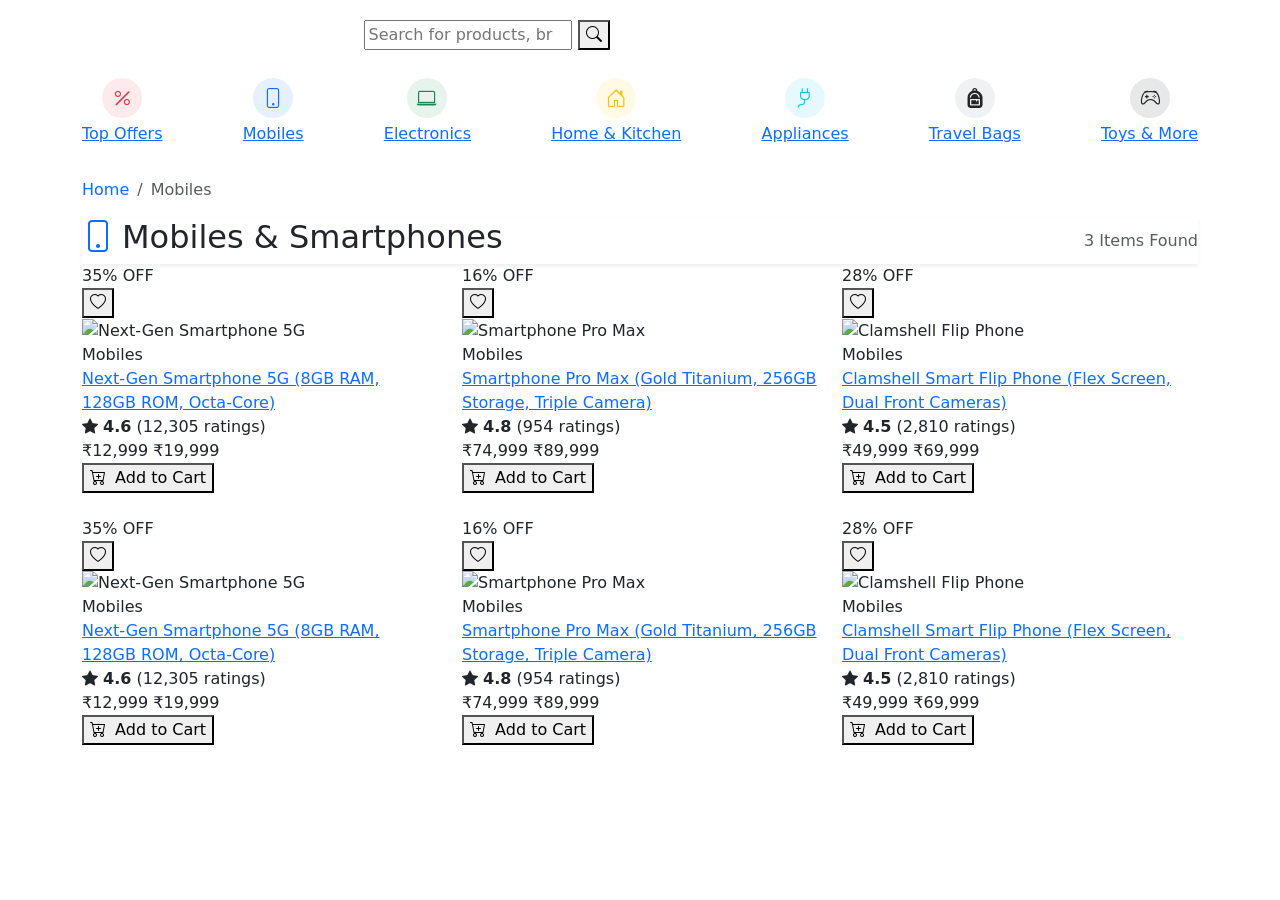
==== mobiles.html @ a9b0600b "Add MegaCart HTML pages" ====
<!DOCTYPE html>
<html lang="en">
<head>
  <meta charset="UTF-8">
  <meta name="viewport" content="width=device-width, initial-scale=1.0">
  <title>Mobiles | MegaCart Plus</title>
  
  <!-- Bootstrap 5 CSS CDN -->
  <link href="https://cdn.jsdelivr.net/npm/bootstrap@5.3.2/dist/css/bootstrap.min.css" rel="stylesheet" integrity="sha384-T3c6CoIi6uLrA9TneNEoa7RxnatzjcDSCmG1MXxSR1GAsXEV/Dwwykc2MPK8M2HN" crossorigin="anonymous">
  <!-- Bootstrap Icons CDN -->
  <link href="https://cdn.jsdelivr.net/npm/bootstrap-icons@1.11.1/font/bootstrap-icons.css" rel="stylesheet">
  <!-- Custom CSS -->
  <link rel="stylesheet" href="style.css">
</head>
<body>

  <!-- Header Section -->
  <nav class="navbar navbar-expand-lg navbar-dark main-navbar sticky-top">
    <div class="container py-1">
      <a class="navbar-brand brand-logo" href="index.html">
        Mega<span>Cart</span><small class="fs-6 fw-light italic ms-1">Plus</small>
      </a>
      <button class="navbar-toggler border-0" type="button" data-bs-toggle="collapse" data-bs-target="#mainNavbarContent" aria-controls="mainNavbarContent" aria-expanded="false" aria-label="Toggle navigation">
        <span class="navbar-toggler-icon"></span>
      </button>
      <div class="collapse navbar-collapse" id="mainNavbarContent">
        <div class="mx-lg-auto my-2 my-lg-0 col-12 col-lg-6">
          <form class="search-container" id="searchForm" onsubmit="event.preventDefault(); handleSearch();">
            <input class="search-input" type="search" placeholder="Search for products, brands and more" aria-label="Search" id="searchInput">
            <button class="search-btn" type="submit"><i class="bi bi-search"></i></button>
          </form>
        </div>
        <ul class="navbar-nav align-items-lg-center ms-auto">
          <li class="nav-item my-1 my-lg-0">
            <a class="nav-link cart-btn text-center d-flex align-items-center justify-content-center py-2" href="cart.html">
              <i class="bi bi-cart3 me-1 fs-5"></i>
              <span>Cart</span>
              <span class="cart-badge" id="cartCountBadge">0</span>
            </a>
          </li>
        </ul>
      </div>
    </div>
  </nav>


  <!-- Category Navbar -->
  <div class="categories-bar py-2">
    <div class="container d-flex justify-content-lg-between align-items-center">
      <a href="top_offers.html" class="category-item">
        <div class="feature-icon-wrapper bg-danger bg-opacity-10 text-danger rounded-circle d-flex align-items-center justify-content-center mb-1 mx-auto" style="width: 40px; height: 40px;"><i class="bi bi-percent fs-5"></i></div>Top Offers
      </a>
      <a href="mobiles.html" class="category-item active text-primary">
        <div class="feature-icon-wrapper bg-primary bg-opacity-10 text-primary rounded-circle d-flex align-items-center justify-content-center mb-1 mx-auto" style="width: 40px; height: 40px;"><i class="bi bi-phone fs-5"></i></div>Mobiles
      </a>
      <a href="electronics.html" class="category-item">
        <div class="feature-icon-wrapper bg-success bg-opacity-10 text-success rounded-circle d-flex align-items-center justify-content-center mb-1 mx-auto" style="width: 40px; height: 40px;"><i class="bi bi-laptop fs-5"></i></div>Electronics
      </a>
      <a href="home_kitchen.html" class="category-item">
        <div class="feature-icon-wrapper bg-warning bg-opacity-10 text-warning rounded-circle d-flex align-items-center justify-content-center mb-1 mx-auto" style="width: 40px; height: 40px;"><i class="bi bi-house-door fs-5"></i></div>Home & Kitchen
      </a>
      <a href="appliances.html" class="category-item">
        <div class="feature-icon-wrapper bg-info bg-opacity-10 text-info rounded-circle d-flex align-items-center justify-content-center mb-1 mx-auto" style="width: 40px; height: 40px;"><i class="bi bi-plug fs-5"></i></div>Appliances
      </a>
      <a href="travel_bags.html" class="category-item">
        <div class="feature-icon-wrapper bg-secondary bg-opacity-10 text-dark rounded-circle d-flex align-items-center justify-content-center mb-1 mx-auto" style="width: 40px; height: 40px;"><i class="bi bi-backpack-fill fs-5"></i></div>Travel Bags
      </a>
      <a href="toys.html" class="category-item">
        <div class="feature-icon-wrapper bg-dark bg-opacity-10 text-dark rounded-circle d-flex align-items-center justify-content-center mb-1 mx-auto" style="width: 40px; height: 40px;"><i class="bi bi-controller fs-5"></i></div>Toys & More
      </a>
    </div>
  </div>

  <main class="container my-4">
    <!-- Breadcrumbs -->
    <nav aria-label="breadcrumb">
      <ol class="breadcrumb">
        <li class="breadcrumb-item"><a href="index.html" class="text-decoration-none">Home</a></li>
        <li class="breadcrumb-item active" aria-current="page">Mobiles</li>
      </ol>
    </nav>

    <!-- Content Title -->
    <div class="section-title-bar d-flex justify-content-between align-items-center shadow-sm">
      <h2 class="section-title"><i class="bi bi-phone me-2 text-primary"></i>Mobiles &amp; Smartphones</h2>
      <span class="text-muted fs-6">3 Items Found</span>
    </div>

    <!-- Products Wrapper -->
    <div class="products-wrapper">
      <div class="row g-4">
        
        <!-- Product 1: Smartphone 5G -->
        <div class="col-12 col-sm-6 col-md-4 ">
          <div class="product-card">
            <div class="discount-badge">35% OFF</div>
            <button class="wishlist-btn" onclick="toggleWishlist(this, 'Smartphone 5G')"><i class="bi bi-heart"></i></button>
            <div class="card-img-container"><img src="images/product_phone.svg" alt="Next-Gen Smartphone 5G"></div>
            <div class="card-body-custom">
              <div class="product-category">Mobiles</div>
              <a href="product-detail.html?id=1" class="product-name">Next-Gen Smartphone 5G (8GB RAM, 128GB ROM, Octa-Core)</a>
              <div class="rating-container">
                <span class="rating-star"><i class="bi bi-star-fill"></i></span>
                <span class="rating-text"><strong>4.6</strong> (12,305 ratings)</span>
              </div>
              <div class="price-container">
                <span class="current-price">₹12,999</span>
                <span class="original-price">₹19,999</span>
              </div>
              <button class="add-cart-btn mt-auto" onclick="addToCart(1)"><i class="bi bi-cart-plus me-1"></i> Add to Cart</button>
            </div>
          </div>
        </div>

        <!-- Product 2: Smartphone Pro Max -->
        <div class="col-12 col-sm-6 col-md-4">
          <div class="product-card">
            <div class="discount-badge">16% OFF</div>
            <button class="wishlist-btn" onclick="toggleWishlist(this, 'Smartphone Pro Max')"><i class="bi bi-heart"></i></button>
            <div class="card-img-container"><img src="images/product_phone_pro.svg" alt="Smartphone Pro Max"></div>
            <div class="card-body-custom">
              <div class="product-category">Mobiles</div>
              <a href="#" class="product-name">Smartphone Pro Max (Gold Titanium, 256GB Storage, Triple Camera)</a>
              <div class="rating-container">
                <span class="rating-star"><i class="bi bi-star-fill"></i></span>
                <span class="rating-text"><strong>4.8</strong> (954 ratings)</span>
              </div>
              <div class="price-container">
                <span class="current-price">₹74,999</span>
                <span class="original-price">₹89,999</span>
              </div>
              <button class="add-cart-btn mt-auto" onclick="addToCart('Smartphone Pro Max')"><i class="bi bi-cart-plus me-1"></i> Add to Cart</button>
            </div>
          </div>
        </div>

        <!-- Product 3: Clamshell Flip Phone -->
        <div class="col-12 col-sm-6 col-md-4 ">
          <div class="product-card">
            <div class="discount-badge">28% OFF</div>
            <button class="wishlist-btn" onclick="toggleWishlist(this, 'Clamshell Flip Phone')"><i class="bi bi-heart"></i></button>
            <div class="card-img-container"><img src="images/product_phone_flip.svg" alt="Clamshell Flip Phone"></div>
            <div class="card-body-custom">
              <div class="product-category">Mobiles</div>
              <a href="#" class="product-name">Clamshell Smart Flip Phone (Flex Screen, Dual Front Cameras)</a>
              <div class="rating-container">
                <span class="rating-star"><i class="bi bi-star-fill"></i></span>
                <span class="rating-text"><strong>4.5</strong> (2,810 ratings)</span>
              </div>
              <div class="price-container">
                <span class="current-price">₹49,999</span>
                <span class="original-price">₹69,999</span>
              </div>
              <button class="add-cart-btn mt-auto" onclick="addToCart('Clamshell Flip Phone')"><i class="bi bi-cart-plus me-1"></i> Add to Cart</button>
            </div>
          </div>
        </div>

        <div class="col-12 col-sm-6 col-md-4 ">
          <div class="product-card">
            <div class="discount-badge">35% OFF</div>
            <button class="wishlist-btn" onclick="toggleWishlist(this, 'Smartphone 5G')"><i class="bi bi-heart"></i></button>
            <div class="card-img-container"><img src="images/product_phone.svg" alt="Next-Gen Smartphone 5G"></div>
            <div class="card-body-custom">
              <div class="product-category">Mobiles</div>
              <a href="#" class="product-name">Next-Gen Smartphone 5G (8GB RAM, 128GB ROM, Octa-Core)</a>
              <div class="rating-container">
                <span class="rating-star"><i class="bi bi-star-fill"></i></span>
                <span class="rating-text"><strong>4.6</strong> (12,305 ratings)</span>
              </div>
              <div class="price-container">
                <span class="current-price">₹12,999</span>
                <span class="original-price">₹19,999</span>
              </div>
              <button class="add-cart-btn mt-auto" onclick="addToCart('Smartphone 5G')"><i class="bi bi-cart-plus me-1"></i> Add to Cart</button>
            </div>
          </div>
        </div>

        <div class="col-12 col-sm-6 col-md-4 ">
          <div class="product-card">
            <div class="discount-badge">16% OFF</div>
            <button class="wishlist-btn" onclick="toggleWishlist(this, 'Smartphone Pro Max')"><i class="bi bi-heart"></i></button>
            <div class="card-img-container"><img src="images/product_phone_pro.svg" alt="Smartphone Pro Max"></div>
            <div class="card-body-custom">
              <div class="product-category">Mobiles</div>
              <a href="#" class="product-name">Smartphone Pro Max (Gold Titanium, 256GB Storage, Triple Camera)</a>
              <div class="rating-container">
                <span class="rating-star"><i class="bi bi-star-fill"></i></span>
                <span class="rating-text"><strong>4.8</strong> (954 ratings)</span>
              </div>
              <div class="price-container">
                <span class="current-price">₹74,999</span>
                <span class="original-price">₹89,999</span>
              </div>
              <button class="add-cart-btn mt-auto" onclick="addToCart('Smartphone Pro Max')"><i class="bi bi-cart-plus me-1"></i> Add to Cart</button>
            </div>
          </div>
        </div>

        <div class="col-12 col-sm-6 col-md-4 ">
          <div class="product-card">
            <div class="discount-badge">28% OFF</div>
            <button class="wishlist-btn" onclick="toggleWishlist(this, 'Clamshell Flip Phone')"><i class="bi bi-heart"></i></button>
            <div class="card-img-container"><img src="images/product_phone_flip.svg" alt="Clamshell Flip Phone"></div>
            <div class="card-body-custom">
              <div class="product-category">Mobiles</div>
              <a href="#" class="product-name">Clamshell Smart Flip Phone (Flex Screen, Dual Front Cameras)</a>
              <div class="rating-container">
                <span class="rating-star"><i class="bi bi-star-fill"></i></span>
                <span class="rating-text"><strong>4.5</strong> (2,810 ratings)</span>
              </div>
              <div class="price-container">
                <span class="current-price">₹49,999</span>
                <span class="original-price">₹69,999</span>
              </div>
              <button class="add-cart-btn mt-auto" onclick="addToCart('Clamshell Flip Phone')"><i class="bi bi-cart-plus me-1"></i> Add to Cart</button>
            </div>
          </div>
        </div>
        
      </div>
    </div>
  </main>
  
  <!-- Add to Cart Modal -->
<div class="modal fade" id="cartModal" tabindex="-1">
  <div class="modal-dialog modal-dialog-centered">
    <div class="modal-content">

      <div class="modal-header">
        <h5 class="modal-title">Product Added to Cart</h5>
        <button type="button" class="btn-close" data-bs-dismiss="modal"></button>
      </div>

      <div class="modal-body">
        <img id="modalImage" src="" class="img-fluid mb-3" style="max-height:200px;">
        
        <h4 id="modalName"></h4>
        <p><strong>Category:</strong> <span id="modalCategory"></span></p>
        <p><strong>Rating:</strong> <span id="modalRating"></span></p>
        <p><strong>Price:</strong> <span id="modalPrice"></span></p>
        <p><strong>Original Price:</strong> <span id="modalOriginalPrice"></span></p>
      </div>

      <div class="modal-footer">
        <button class="btn btn-secondary" data-bs-dismiss="modal">Continue Shopping</button>
        <button class="btn btn-primary">Go to Cart</button>
      </div>

    </div>
  </div>
</div>

<!-- Product Details Modal -->
<div class="modal fade" id="cartModal" tabindex="-1">
  <div class="modal-dialog modal-lg modal-dialog-centered">
    <div class="modal-content ">

      <div class="modal-header">
        <h5 class="modal-title">
          <i class="bi bi-cart-check-fill text-success me-2"></i>
          Product Added To Cart
        </h5>
        <button type="button"
                class="btn-close"
                data-bs-dismiss="modal"></button>
      </div>

      <div class="modal-body">
        <div class="row align-items-center">

          <div class="col-12 text-center mb-4">
            <img id="modalImage"
                 src=""
                 alt="Product Image"
                 class="img-fluid rounded shadow-sm"
                 style="max-width: 220px; display: block; margin: 0 auto;">
          </div>

          <div class="col-12">

            <h3 id="modalName"></h3>

            <span id="modalCategory"
                  class="badge bg-primary mb-3">
            </span>

            <p id="modalDescription"
               class="text-muted">
            </p>

            <div class="mb-2">
              ⭐ <span id="modalRating"></span>
              (<span id="modalReviews"></span> reviews)
            </div>

            <h4 class="text-success">
              ₹<span id="modalPrice"></span>
            </h4>

            <p>
              <del>
                ₹<span id="modalOriginalPrice"></span>
              </del>

              <span class="text-danger fw-bold ms-2">
                <span id="modalDiscount"></span>% OFF
              </span>
            </p>

            <hr>

            <h6>Specifications</h6>

            <ul id="modalSpecs"></ul>

          </div>

        </div>
      </div>

      <div class="modal-footer">

  <button class="btn btn-secondary"
          data-bs-dismiss="modal">
    Continue Shopping
  </button>

  <a href="cart.html"
     class="btn btn-success">
    <i class="bi bi-cart3 me-1"></i>
    Go To Cart
  </a>

</div>
        
  </div>
</div>

  <!-- Footer Section -->
  <footer class="main-footer">
    <div class="container pb-4">
      <div class="footer-bottom-bar d-flex flex-wrap justify-content-between align-items-center">
        <div><span class="text-secondary">&copy; 2026 MegaCart.com. All rights reserved.</span></div>
      </div>
    </div>
  </footer>

  <!-- Toast Notification -->
  <div class="position-fixed bottom-0 end-0 p-3" style="z-index: 1100;">
    <div id="cartToast" class="toast align-items-center text-white bg-success border-0" role="alert"><div class="d-flex"><div class="toast-body"><span id="toastMessage"></span></div><button type="button" class="btn-close btn-close-white me-2 m-auto" data-bs-dismiss="toast"></button></div></div>
  </div>

  <script src="https://cdn.jsdelivr.net/npm/bootstrap@5.3.2/dist/js/bootstrap.bundle.min.js"></script>
  <script src="script.js"></script>
</body>
</html>
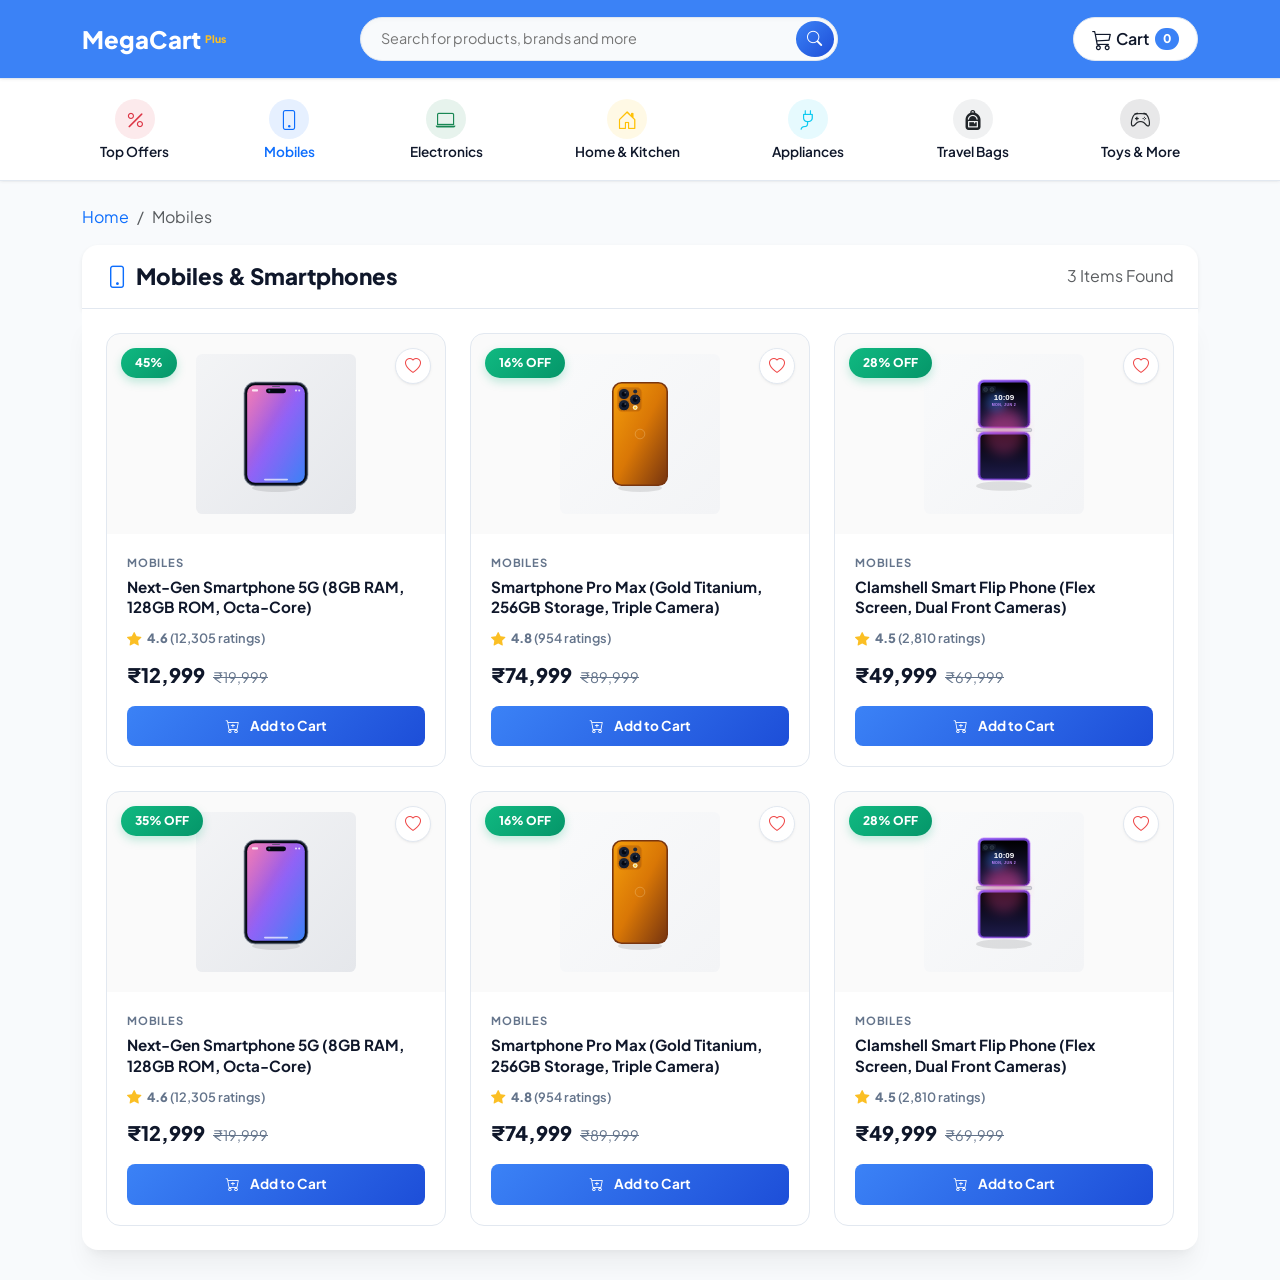
==== commit 32fbdb2a: "changed the offer in mobile price" ====
--- a/mobiles.html
+++ b/mobiles.html
@@ -93,7 +93,7 @@
         <!-- Product 1: Smartphone 5G -->
         <div class="col-12 col-sm-6 col-md-4 ">
           <div class="product-card">
-            <div class="discount-badge">35% OFF</div>
+            <div class="discount-badge">45%</div>
             <button class="wishlist-btn" onclick="toggleWishlist(this, 'Smartphone 5G')"><i class="bi bi-heart"></i></button>
             <div class="card-img-container"><img src="images/product_phone.svg" alt="Next-Gen Smartphone 5G"></div>
             <div class="card-body-custom">
--- a/style.css
+++ b/style.css
@@ -0,0 +1,1012 @@
+/* ==========================================================================
+   Flipkart-Inspired Premium E-Commerce Theme (Modernized)
+   ========================================================================== */
+
+@import url('https://fonts.googleapis.com/css2?family=Plus+Jakarta+Sans:wght@300;400;500;600;700;800&display=swap');
+
+/* Custom CSS Variables & Design System */
+:root {
+  --primary-blue: #3b82f6;       /* Modern Electric Blue */
+  --primary-blue-hover: #2563eb;
+  --secondary-yellow: #fbbf24;    /* Modern Gold/Yellow Accent */
+  --text-dark: #0f172a;           /* Slate 900 */
+  --text-muted: #64748b;          /* Slate 500 */
+  --bg-light: #f8fafc;            /* Slate 50 */
+  --bg-card: #ffffff;
+  --border-color: #e2e8f0;        /* Slate 200 */
+  --navbar-bg: #3b82f6; /* Primary Blue */
+  --card-glow: rgba(59, 130, 246, 0.1);
+  --btn-grad: linear-gradient(135deg, #3b82f6 0%, #1d4ed8 100%);
+  --btn-grad-hover: linear-gradient(135deg, #2563eb 0%, #1e40af 100%);
+  
+  --shadow-sm: 0 1px 3px 0 rgba(0, 0, 0, 0.05), 0 1px 2px -1px rgba(0, 0, 0, 0.05);
+  --shadow-md: 0 4px 6px -1px rgba(0, 0, 0, 0.05), 0 2px 4px -2px rgba(0, 0, 0, 0.05);
+  --shadow-lg: 0 10px 15px -3px rgba(0, 0, 0, 0.08), 0 4px 6px -4px rgba(0, 0, 0, 0.08);
+  --shadow-premium: 0 20px 25px -5px rgba(0, 0, 0, 0.05), 0 8px 10px -6px rgba(0, 0, 0, 0.05);
+  
+  --transition-smooth: all 0.4s cubic-bezier(0.16, 1, 0.3, 1);
+  --transition-fast: all 0.2s cubic-bezier(0.16, 1, 0.3, 1);
+}
+
+
+
+/* Animations */
+@keyframes fadeIn {
+  from {
+    opacity: 0;
+    transform: translateY(10px);
+  }
+  to {
+    opacity: 1;
+    transform: translateY(0);
+  }
+}
+
+@keyframes slideInDown {
+  from {
+    opacity: 0;
+    transform: translateY(-20px);
+  }
+  to {
+    opacity: 1;
+    transform: translateY(0);
+  }
+}
+
+@keyframes bounceIn {
+  0% {
+    opacity: 0;
+    transform: scale(0.95);
+  }
+  100% {
+    opacity: 1;
+    transform: scale(1);
+  }
+}
+
+@keyframes slideUp {
+  from {
+    opacity: 0;
+    transform: translateY(30px);
+  }
+  to {
+    opacity: 1;
+    transform: translateY(0);
+  }
+}
+
+/* Base Reset & Typography */
+*,
+*::before,
+*::after {
+  box-sizing: border-box;
+}
+
+html {
+  scroll-padding-top: 92px;
+}
+
+body {
+  font-family: 'Plus Jakarta Sans', system-ui, -apple-system, sans-serif;
+  color: var(--text-dark);
+  background-color: var(--bg-light);
+  overflow-x: hidden;
+  animation: fadeIn 0.6s cubic-bezier(0.16, 1, 0.3, 1);
+  transition: background-color 0.3s ease, color 0.3s ease;
+}
+
+img,
+svg,
+video {
+  max-width: 100%;
+  height: auto;
+}
+
+/* Custom Scrollbar */
+::-webkit-scrollbar {
+  width: 8px;
+  height: 8px;
+}
+::-webkit-scrollbar-track {
+  background: var(--bg-light);
+}
+::-webkit-scrollbar-thumb {
+  background: var(--border-color);
+  border-radius: 8px;
+}
+::-webkit-scrollbar-thumb:hover {
+  background: var(--text-muted);
+}
+
+/* ==========================================================================
+   Header & Navigation
+   ========================================================================== */
+.main-navbar {
+  background: var(--navbar-bg);
+  backdrop-filter: blur(12px);
+  -webkit-backdrop-filter: blur(12px);
+  border-bottom: 1px solid var(--border-color);
+  box-shadow: var(--shadow-sm);
+  padding: 12px 0;
+  animation: slideInDown 0.6s cubic-bezier(0.16, 1, 0.3, 1);
+  z-index: 1050;
+}
+
+.brand-logo {
+  font-weight: 800;
+  font-size: 1.5rem;
+  color: #ffffff !important;
+  letter-spacing: 0;
+  display: flex;
+  align-items: center;
+  white-space: nowrap;
+}
+
+.brand-logo span {
+  color: #ffffff !important;
+  font-weight: 800;
+}
+
+.brand-logo small {
+  color: #fbbf24 !important;
+  font-weight: 800 !important;
+  font-size: 0.65rem !important;
+  margin-left: 6px;
+}
+
+.search-container {
+  position: relative;
+  width: 100%;
+}
+
+.search-input {
+  border: 1px solid var(--border-color);
+  border-radius: 50px;
+  padding: 10px 45px 10px 20px;
+  font-size: 0.9rem;
+  width: 100%;
+  background-color: var(--bg-light);
+  color: var(--text-dark);
+  box-shadow: inset 0 2px 4px rgba(0, 0, 0, 0.02);
+  transition: var(--transition-fast);
+}
+
+.search-input:focus {
+  outline: none;
+  border-color: var(--primary-blue);
+  box-shadow: 0 0 0 4px var(--card-glow);
+  background-color: var(--bg-card);
+}
+
+.search-btn {
+  position: absolute;
+  right: 4px;
+  top: 4px;
+  height: calc(100% - 8px);
+  width: 38px;
+  border-radius: 50%;
+  background: var(--btn-grad);
+  border: none;
+  color: #ffffff;
+  font-size: 0.95rem;
+  display: flex;
+  align-items: center;
+  justify-content: center;
+  transition: var(--transition-fast);
+}
+
+.search-btn:hover {
+  background: var(--btn-grad-hover);
+  transform: scale(1.05);
+}
+
+/* Navigation Links & Buttons */
+.nav-link-custom {
+  color: var(--text-dark) !important;
+  font-weight: 600;
+  transition: var(--transition-fast);
+  padding: 8px 16px;
+}
+
+.nav-link-custom:hover {
+  color: var(--primary-blue) !important;
+}
+
+
+
+.login-btn {
+  background: var(--btn-grad);
+  color: #ffffff !important;
+  font-weight: 600;
+  border-radius: 50px;
+  padding: 8px 24px;
+  transition: var(--transition-smooth);
+}
+
+.login-btn:hover {
+  background: var(--btn-grad-hover);
+  box-shadow: 0 4px 12px var(--card-glow);
+  transform: translateY(-1px);
+}
+
+.cart-btn {
+  position: relative;
+  color: var(--text-dark) !important;
+  font-weight: 600;
+  transition: var(--transition-fast);
+  border: 1px solid var(--border-color);
+  border-radius: 50px;
+  padding: 6px 18px !important;
+  background-color: var(--bg-card);
+}
+
+.cart-btn:hover {
+  border-color: var(--primary-blue);
+  color: var(--primary-blue) !important;
+}
+
+.cart-badge {
+  background-color: var(--primary-blue);
+  color: #ffffff;
+  font-size: 0.75rem;
+  font-weight: 800;
+  border-radius: 50px;
+  padding: 2px 8px;
+  margin-left: 6px;
+  display: inline-block;
+  animation: bounceIn 0.5s ease-out;
+}
+
+/* ==========================================================================
+   Categories Bar
+   ========================================================================== */
+.categories-bar {
+  background-color: var(--bg-card);
+  border-bottom: 1px solid var(--border-color);
+  box-shadow: var(--shadow-sm);
+  overflow-x: auto;
+  white-space: nowrap;
+  -webkit-overflow-scrolling: touch;
+}
+
+.categories-bar .container {
+  gap: 8px;
+  min-width: max-content;
+}
+
+/* Hide scrollbar for categories bar */
+.categories-bar::-webkit-scrollbar {
+  display: none;
+}
+
+.category-item {
+  display: inline-flex;
+  flex-direction: column;
+  align-items: center;
+  justify-content: flex-start;
+  text-align: center;
+  padding: 12px 18px;
+  color: var(--text-dark);
+  text-decoration: none;
+  font-size: 0.85rem;
+  font-weight: 600;
+  transition: var(--transition-smooth);
+  min-width: 92px;
+  white-space: normal;
+  line-height: 1.25;
+}
+
+.category-item .feature-icon-wrapper {
+  transition: var(--transition-smooth);
+}
+
+.category-item:hover {
+  color: var(--primary-blue);
+}
+
+.category-item:hover .feature-icon-wrapper {
+  transform: translateY(-4px) scale(1.1);
+  box-shadow: 0 6px 15px var(--card-glow) !important;
+}
+
+/* ==========================================================================
+   Hero Section & Carousel
+   ========================================================================== */
+.hero-section {
+  padding: 20px 0;
+}
+
+.custom-carousel {
+  border-radius: 16px;
+  overflow: hidden;
+  box-shadow: var(--shadow-md);
+}
+
+.carousel-inner img {
+  height: clamp(160px, 32vw, 280px);
+  object-fit: cover;
+  transition: transform 8s cubic-bezier(0.16, 1, 0.3, 1);
+}
+
+.custom-carousel:hover .carousel-inner img {
+  transform: scale(1.05);
+}
+
+/* Large screen height */
+@media (min-width: 992px) {
+  .carousel-inner img {
+    height: clamp(300px, 30vw, 380px);
+  }
+}
+
+.carousel-caption-custom {
+  background: rgba(15, 23, 42, 0.7);
+  backdrop-filter: blur(12px);
+  -webkit-backdrop-filter: blur(12px);
+  border: 1px solid rgba(255, 255, 255, 0.1);
+  border-radius: 16px;
+  padding: 28px;
+  max-width: 500px;
+  bottom: 12%;
+  left: 6%;
+  text-align: left;
+}
+
+.carousel-caption-custom h5 {
+  font-weight: 800;
+  font-size: 1.5rem;
+  color: #ffffff;
+}
+
+.carousel-caption-custom p {
+  color: rgba(255, 255, 255, 0.9);
+  font-size: 0.95rem;
+}
+
+/* ==========================================================================
+   Deals & Product Cards
+   ========================================================================== */
+.section-title-bar {
+  background-color: var(--bg-card);
+  border-bottom: 1px solid var(--border-color);
+  padding: 18px 24px;
+  border-top-left-radius: 16px;
+  border-top-right-radius: 16px;
+  display: flex;
+  justify-content: space-between;
+  align-items: center;
+  gap: 12px;
+}
+
+.section-title {
+  font-size: clamp(1.05rem, 2.4vw, 1.4rem);
+  font-weight: 800;
+  margin: 0;
+  color: var(--text-dark);
+  letter-spacing: 0;
+  min-width: 0;
+}
+
+.products-wrapper {
+  background-color: var(--bg-card);
+  padding: clamp(14px, 2.5vw, 24px);
+  border-bottom-left-radius: 16px;
+  border-bottom-right-radius: 16px;
+  box-shadow: var(--shadow-premium);
+  margin-bottom: 30px;
+}
+
+/* Custom Product Card Styles */
+.product-card {
+  border: 1px solid var(--border-color);
+  border-radius: 14px;
+  background-color: var(--bg-card);
+  transition: var(--transition-smooth);
+  height: 100%;
+  display: flex;
+  flex-direction: column;
+  position: relative;
+  overflow: hidden;
+  animation: slideUp 0.6s cubic-bezier(0.16, 1, 0.3, 1) backwards;
+}
+
+.product-card:hover {
+  transform: translateY(-8px) scale(1.01);
+  box-shadow: 0 20px 40px var(--card-glow);
+  border-color: var(--primary-blue);
+}
+
+.card-img-container {
+  position: relative;
+  height: clamp(150px, 22vw, 200px);
+  display: flex;
+  align-items: center;
+  justify-content: center;
+  padding: clamp(14px, 2vw, 20px);
+  background-color: rgba(0, 0, 0, 0.02);
+  transition: var(--transition-smooth);
+}
+
+
+
+.card-img-container img {
+  max-height: 100%;
+  max-width: 100%;
+  object-fit: contain;
+  transition: var(--transition-smooth);
+}
+
+.product-card:hover .card-img-container img {
+  transform: scale(1.08);
+}
+
+.discount-badge {
+  position: absolute;
+  top: 14px;
+  left: 14px;
+  background: linear-gradient(135deg, #10b981 0%, #059669 100%);
+  color: #ffffff;
+  font-size: 0.75rem;
+  font-weight: 800;
+  padding: 6px 14px;
+  border-radius: 50px;
+  box-shadow: 0 4px 10px rgba(16, 185, 129, 0.25);
+  z-index: 2;
+  animation: bounceIn 0.5s ease-out;
+}
+
+.wishlist-btn {
+  position: absolute;
+  top: 14px;
+  right: 14px;
+  background-color: var(--bg-card);
+  border: 1px solid var(--border-color);
+  width: 36px;
+  height: 36px;
+  border-radius: 50%;
+  display: flex;
+  align-items: center;
+  justify-content: center;
+  color: #ef4444;
+  font-size: 1rem;
+  box-shadow: var(--shadow-sm);
+  transition: var(--transition-smooth);
+  z-index: 2;
+}
+
+.wishlist-btn:hover {
+  transform: scale(1.15);
+  background-color: #fef2f2;
+  border-color: #fca5a5;
+}
+
+.card-body-custom {
+  padding: clamp(16px, 2vw, 20px);
+  display: flex;
+  flex-direction: column;
+  flex-grow: 1;
+  min-width: 0;
+}
+
+.product-category {
+  font-size: 0.7rem;
+  font-weight: 700;
+  text-transform: uppercase;
+  color: var(--text-muted);
+  letter-spacing: 0.8px;
+  margin-bottom: 6px;
+}
+
+.product-name {
+  font-size: 0.95rem;
+  font-weight: 700;
+  color: var(--text-dark);
+  text-decoration: none;
+  margin-bottom: 10px;
+  display: -webkit-box;
+  -webkit-line-clamp: 2;
+  -webkit-box-orient: vertical;
+  overflow: hidden;
+  height: 2.6rem;
+  line-height: 1.3rem;
+  transition: var(--transition-fast);
+}
+
+.product-name:hover {
+  color: var(--primary-blue);
+}
+
+.rating-container {
+  display: flex;
+  align-items: center;
+  gap: 6px;
+  margin-bottom: 10px;
+  min-width: 0;
+}
+
+.rating-star {
+  color: var(--secondary-yellow);
+  font-size: 0.9rem;
+}
+
+.rating-text {
+  font-size: 0.8rem;
+  color: var(--text-muted);
+  font-weight: 600;
+  min-width: 0;
+  overflow-wrap: anywhere;
+}
+
+.price-container {
+  display: flex;
+  align-items: baseline;
+  gap: 8px;
+  margin-top: auto;
+  margin-bottom: 16px;
+  flex-wrap: wrap;
+}
+
+.current-price {
+  font-size: clamp(1.05rem, 2.2vw, 1.25rem);
+  font-weight: 800;
+  color: var(--text-dark);
+}
+
+.original-price {
+  font-size: 0.9rem;
+  color: var(--text-muted);
+  text-decoration: line-through;
+}
+
+.add-cart-btn {
+  background: var(--btn-grad);
+  color: #ffffff;
+  border: none;
+  width: 100%;
+  padding: 10px 16px;
+  font-weight: 700;
+  border-radius: 8px;
+  font-size: 0.85rem;
+  transition: var(--transition-smooth);
+  cursor: pointer;
+  display: flex;
+  align-items: center;
+  justify-content: center;
+  gap: 6px;
+}
+
+.add-cart-btn:hover {
+  background: var(--btn-grad-hover);
+  transform: translateY(-2px);
+  box-shadow: 0 8px 20px var(--card-glow);
+}
+
+/* ==========================================================================
+   Why Shop With Us (Features Section)
+   ========================================================================== */
+.features-section {
+  padding: clamp(28px, 5vw, 45px) 0;
+  background: var(--bg-card);
+  border: 1px solid var(--border-color);
+  border-radius: 16px;
+  box-shadow: var(--shadow-premium);
+  margin-bottom: 30px;
+  overflow: hidden;
+  animation: slideUp 0.8s cubic-bezier(0.16, 1, 0.3, 1);
+}
+
+.feature-card {
+  text-align: center;
+  padding: clamp(16px, 3vw, 24px) clamp(10px, 2vw, 16px);
+  transition: var(--transition-smooth);
+  height: 100%;
+  display: flex;
+  flex-direction: column;
+  justify-content: flex-start;
+  overflow: hidden;
+  min-width: 0;
+  box-sizing: border-box;
+}
+
+.feature-card:hover {
+  transform: translateY(-8px);
+}
+
+.feature-icon-wrapper {
+  width: clamp(52px, 8vw, 64px);
+  height: clamp(52px, 8vw, 64px);
+  background: var(--card-glow);
+  color: var(--primary-blue);
+  font-size: clamp(1.4rem, 3vw, 1.8rem);
+  display: flex;
+  align-items: center;
+  justify-content: center;
+  border-radius: 50%;
+  margin: 0 auto 16px auto;
+  transition: var(--transition-smooth);
+}
+
+.feature-card:hover .feature-icon-wrapper {
+  background: var(--btn-grad);
+  color: #ffffff;
+  transform: rotate(360deg) scale(1.1);
+  box-shadow: 0 8px 20px var(--card-glow);
+}
+
+.feature-title {
+  font-size: clamp(0.92rem, 2vw, 1.1rem);
+  font-weight: 700;
+  color: var(--text-dark);
+  margin-bottom: 8px;
+}
+
+.feature-desc {
+  font-size: 0.85rem;
+  color: var(--text-muted);
+  line-height: 1.6;
+  margin: 0;
+  word-break: break-word;
+  overflow-wrap: break-word;
+  white-space: normal;
+  width: 100%;
+}
+
+/* ==========================================================================
+   Newsletter Section
+   ========================================================================== */
+.newsletter-section {
+  background: var(--btn-grad);
+  border-radius: 16px;
+  padding: 40px;
+  color: #ffffff;
+  box-shadow: var(--shadow-md);
+  margin-bottom: 30px;
+}
+
+.newsletter-title {
+  font-size: 1.5rem;
+  font-weight: 800;
+  margin-bottom: 12px;
+  letter-spacing: -0.3px;
+}
+
+.newsletter-desc {
+  color: rgba(255, 255, 255, 0.85);
+  font-size: 0.95rem;
+  margin-bottom: 20px;
+}
+
+.newsletter-form {
+  margin-top: 0 !important;
+}
+
+.newsletter-input-row {
+  display: flex;
+  gap: 10px;
+  flex-wrap: wrap;
+}
+
+.newsletter-email-input {
+  flex: 1 1 200px;
+  min-width: 0;
+  width: auto;
+  box-sizing: border-box;
+  border: 1px solid rgba(255, 255, 255, 0.3);
+  padding: 12px 20px;
+  font-size: 0.95rem;
+  border-radius: 8px;
+  background-color: rgba(255, 255, 255, 0.15);
+  color: #ffffff;
+  font-family: inherit;
+}
+
+.newsletter-email-input::placeholder {
+  color: rgba(255, 255, 255, 0.6);
+}
+
+.newsletter-email-input:focus {
+  background-color: rgba(255, 255, 255, 0.2);
+  outline: none;
+  box-shadow: 0 0 0 4px rgba(255, 255, 255, 0.2);
+  border-color: #ffffff;
+}
+
+.newsletter-form .btn-submit {
+  flex-shrink: 0;
+  background-color: var(--secondary-yellow);
+  color: #0f172a;
+  font-weight: 700;
+  padding: 12px 30px;
+  border: none;
+  transition: var(--transition-smooth);
+  border-radius: 8px;
+  cursor: pointer;
+  white-space: nowrap;
+}
+
+.newsletter-form .btn-submit:hover {
+  background-color: #f59e0b;
+  transform: translateY(-2px);
+  box-shadow: 0 8px 20px rgba(245, 158, 11, 0.3);
+}
+
+/* ==========================================================================
+   Footer
+   ========================================================================== */
+.main-footer {
+  background: var(--bg-card);
+  color: var(--text-muted);
+  font-size: 0.85rem;
+  padding-top: 50px;
+  border-top: 1px solid var(--border-color);
+}
+
+.footer-heading {
+  color: var(--text-dark);
+  font-size: 0.85rem;
+  font-weight: 700;
+  text-transform: uppercase;
+  margin-bottom: 20px;
+  letter-spacing: 0.8px;
+}
+
+.footer-links {
+  list-style: none;
+  padding: 0;
+  margin: 0;
+}
+
+.footer-links li {
+  margin-bottom: 10px;
+}
+
+.footer-links a {
+  color: var(--text-muted);
+  text-decoration: none;
+  transition: var(--transition-fast);
+}
+
+.footer-links a:hover {
+  color: var(--primary-blue);
+  padding-left: 4px;
+}
+
+.footer-address {
+  color: var(--text-muted);
+  line-height: 1.6;
+}
+
+.footer-address strong {
+  color: var(--text-dark);
+}
+
+.footer-bottom-bar {
+  border-top: 1px solid var(--border-color);
+  padding: 24px 0;
+  margin-top: 45px;
+}
+
+.footer-bottom-link {
+  color: var(--text-dark);
+  text-decoration: none;
+  margin-right: 24px;
+  transition: var(--transition-fast);
+  display: inline-flex;
+  align-items: center;
+  margin-bottom: 8px;
+}
+
+.footer-bottom-link i {
+  color: var(--primary-blue);
+  margin-right: 6px;
+}
+
+.footer-bottom-link:hover {
+  color: var(--primary-blue);
+}
+
+.payment-methods-img {
+  max-width: 250px;
+  opacity: 0.8;
+  transition: var(--transition-fast);
+}
+
+.payment-methods-img:hover {
+  opacity: 1;
+}
+
+/* ==========================================================================
+   Responsive Adaptations
+   ========================================================================== */
+@media (max-width: 991.98px) {
+  .main-navbar {
+    padding: 8px 0;
+  }
+
+  .navbar-collapse {
+    padding-top: 10px;
+  }
+
+  .navbar-nav {
+    align-items: stretch !important;
+    gap: 8px;
+  }
+
+  .cart-btn {
+    width: 100%;
+  }
+
+  .categories-bar .container {
+    padding-inline: 12px;
+  }
+
+  .product-card:hover,
+  .feature-card:hover {
+    transform: none;
+  }
+}
+
+@media (max-width: 768px) {
+  .container {
+    --bs-gutter-x: 1rem;
+  }
+
+  .hero-section {
+    padding: 12px 0;
+  }
+
+  .custom-carousel,
+  .section-title-bar,
+  .products-wrapper,
+  .features-section,
+  .newsletter-section {
+    border-radius: 12px;
+  }
+
+  .section-title-bar {
+    padding: 14px 16px;
+    align-items: flex-start;
+    flex-direction: column;
+  }
+
+  .section-title-bar .btn,
+  .section-title-bar > span {
+    align-self: flex-start;
+  }
+
+  .category-item {
+    min-width: 84px;
+    padding: 10px 12px;
+    font-size: 0.78rem;
+  }
+
+  .category-item .feature-icon-wrapper {
+    width: 36px !important;
+    height: 36px !important;
+  }
+
+  .card-img-container {
+    height: 170px;
+  }
+
+  .features-section .container {
+    padding-inline: 14px;
+  }
+
+  .feature-desc {
+    font-size: 0.78rem;
+  }
+
+  .newsletter-section {
+    padding: 30px 20px;
+    text-align: center;
+  }
+  .newsletter-form {
+    margin-top: 20px;
+  }
+  .footer-bottom-bar {
+    text-align: center;
+  }
+  .footer-bottom-links {
+    margin-bottom: 16px;
+  }
+
+  .footer-bottom-link {
+    margin: 0 10px 10px;
+  }
+
+  .payment-methods {
+    width: 100%;
+    text-align: center;
+  }
+}
+
+@media (max-width: 575.98px) {
+  html {
+    scroll-padding-top: 74px;
+  }
+
+  .brand-logo {
+    font-size: 1.22rem;
+  }
+
+  .brand-logo small {
+    font-size: 0.58rem !important;
+  }
+
+  .search-input {
+    padding-block: 9px;
+    font-size: 0.84rem;
+  }
+
+  main.container {
+    margin-top: 0.75rem !important;
+  }
+
+  .carousel-inner img {
+    height: 145px;
+  }
+
+  .carousel-control-prev,
+  .carousel-control-next {
+    width: 13%;
+  }
+
+  .products-wrapper .row {
+    --bs-gutter-x: 0.85rem;
+    --bs-gutter-y: 1rem;
+  }
+
+  .product-name {
+    height: auto;
+    min-height: 2.6rem;
+  }
+
+  .discount-badge {
+    top: 10px;
+    left: 10px;
+    padding: 5px 10px;
+    font-size: 0.68rem;
+  }
+
+  .wishlist-btn {
+    top: 10px;
+    right: 10px;
+    width: 34px;
+    height: 34px;
+  }
+
+  .features-section .row > [class*="col-"] {
+    width: 100%;
+  }
+
+  .newsletter-input-row {
+    display: block;
+  }
+
+  .newsletter-email-input,
+  .newsletter-form .btn-submit {
+    width: 100%;
+  }
+
+  .newsletter-form .btn-submit {
+    margin-top: 10px;
+  }
+
+  .main-footer {
+    padding-top: 34px;
+  }
+
+  .footer-heading {
+    margin-bottom: 12px;
+  }
+
+  .footer-bottom-bar {
+    justify-content: center !important;
+    gap: 8px;
+  }
+
+  .payment-methods svg {
+    max-width: 210px;
+  }
+}
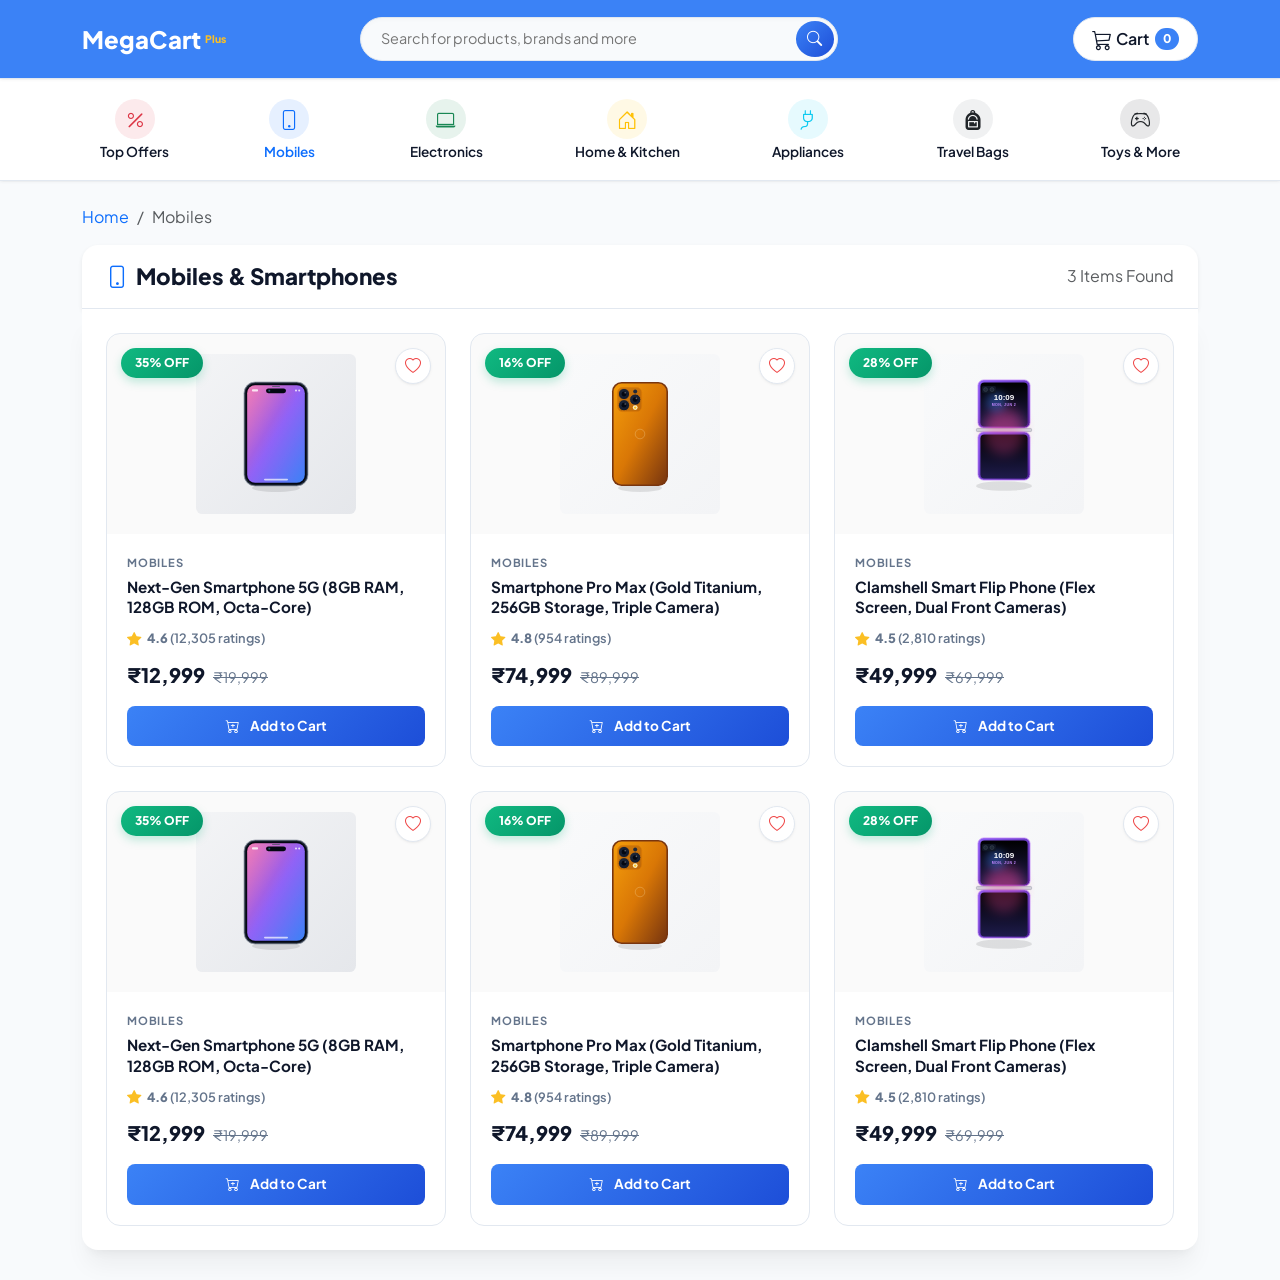
==== commit 40886b7e: "updated the off" ====
--- a/mobiles.html
+++ b/mobiles.html
@@ -93,7 +93,7 @@
         <!-- Product 1: Smartphone 5G -->
         <div class="col-12 col-sm-6 col-md-4 ">
           <div class="product-card">
-            <div class="discount-badge">45%</div>
+            <div class="discount-badge">35% OFF</div>
             <button class="wishlist-btn" onclick="toggleWishlist(this, 'Smartphone 5G')"><i class="bi bi-heart"></i></button>
             <div class="card-img-container"><img src="images/product_phone.svg" alt="Next-Gen Smartphone 5G"></div>
             <div class="card-body-custom">
